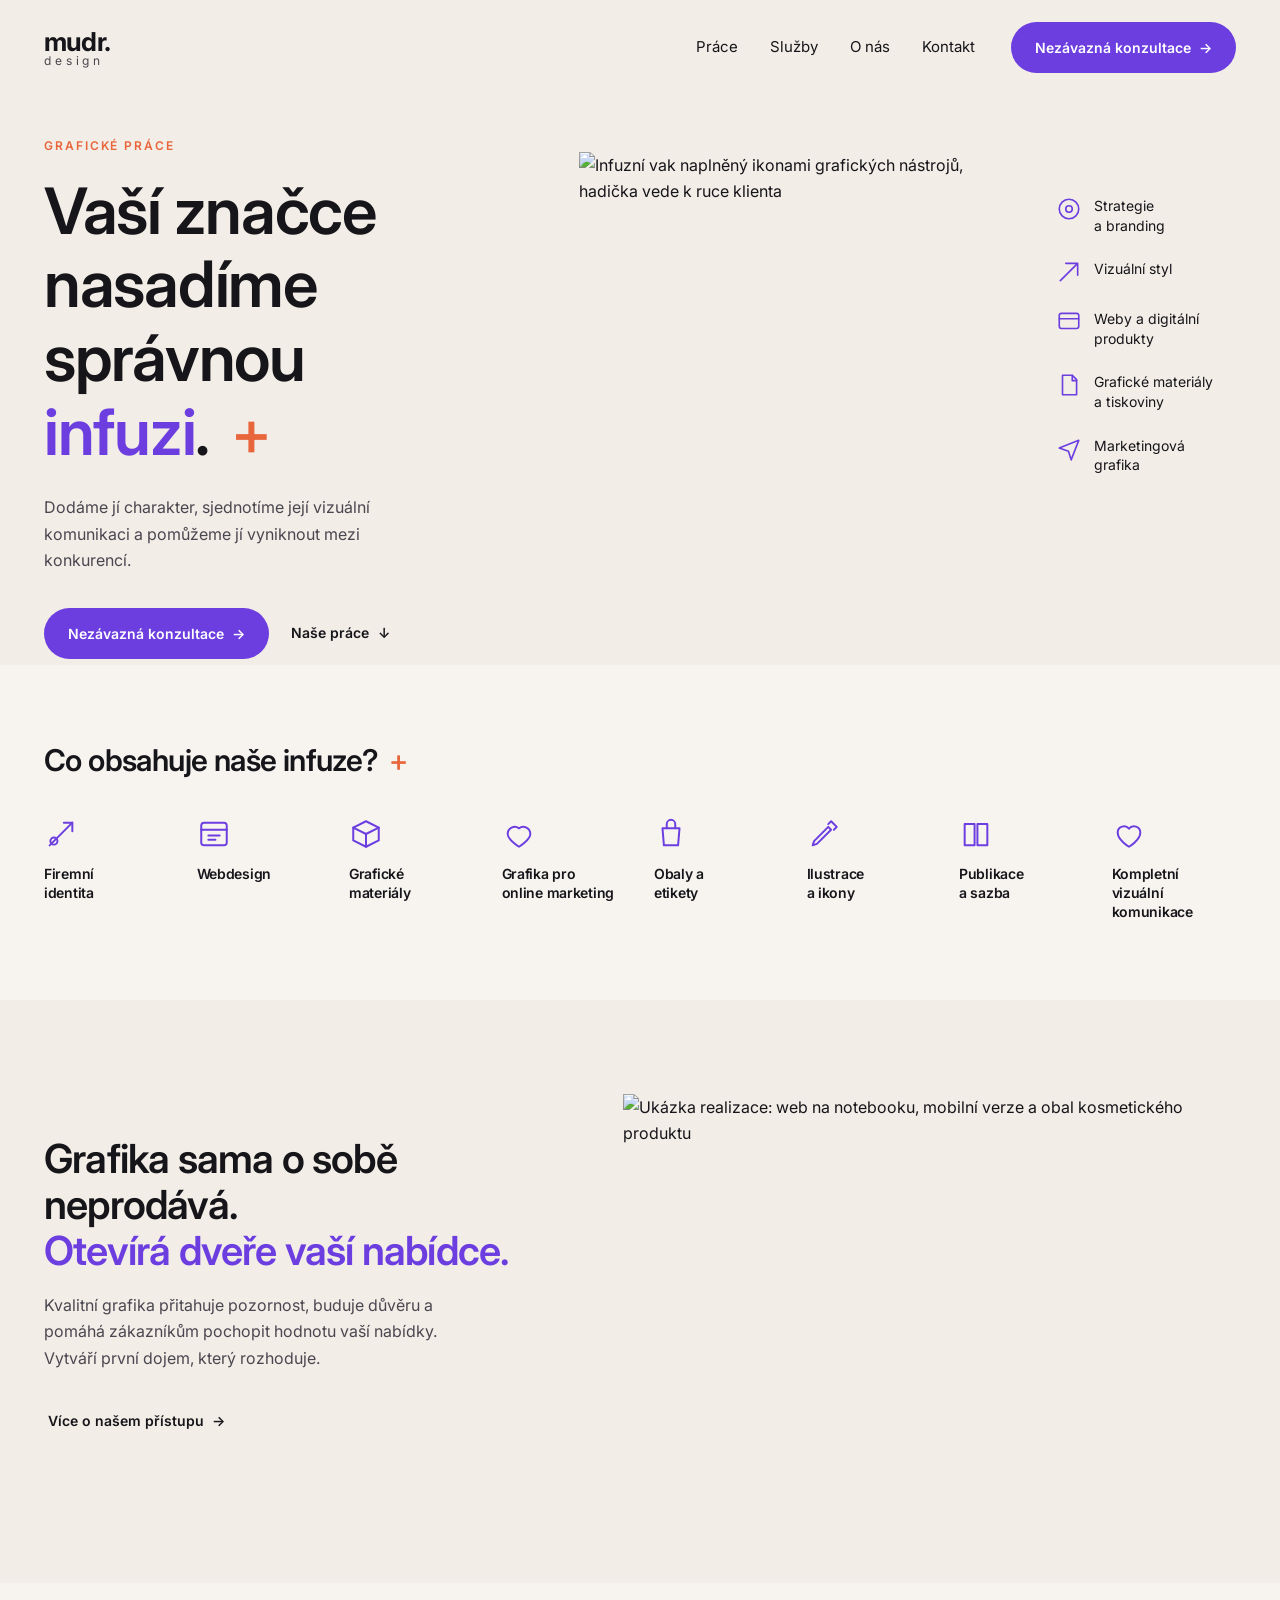
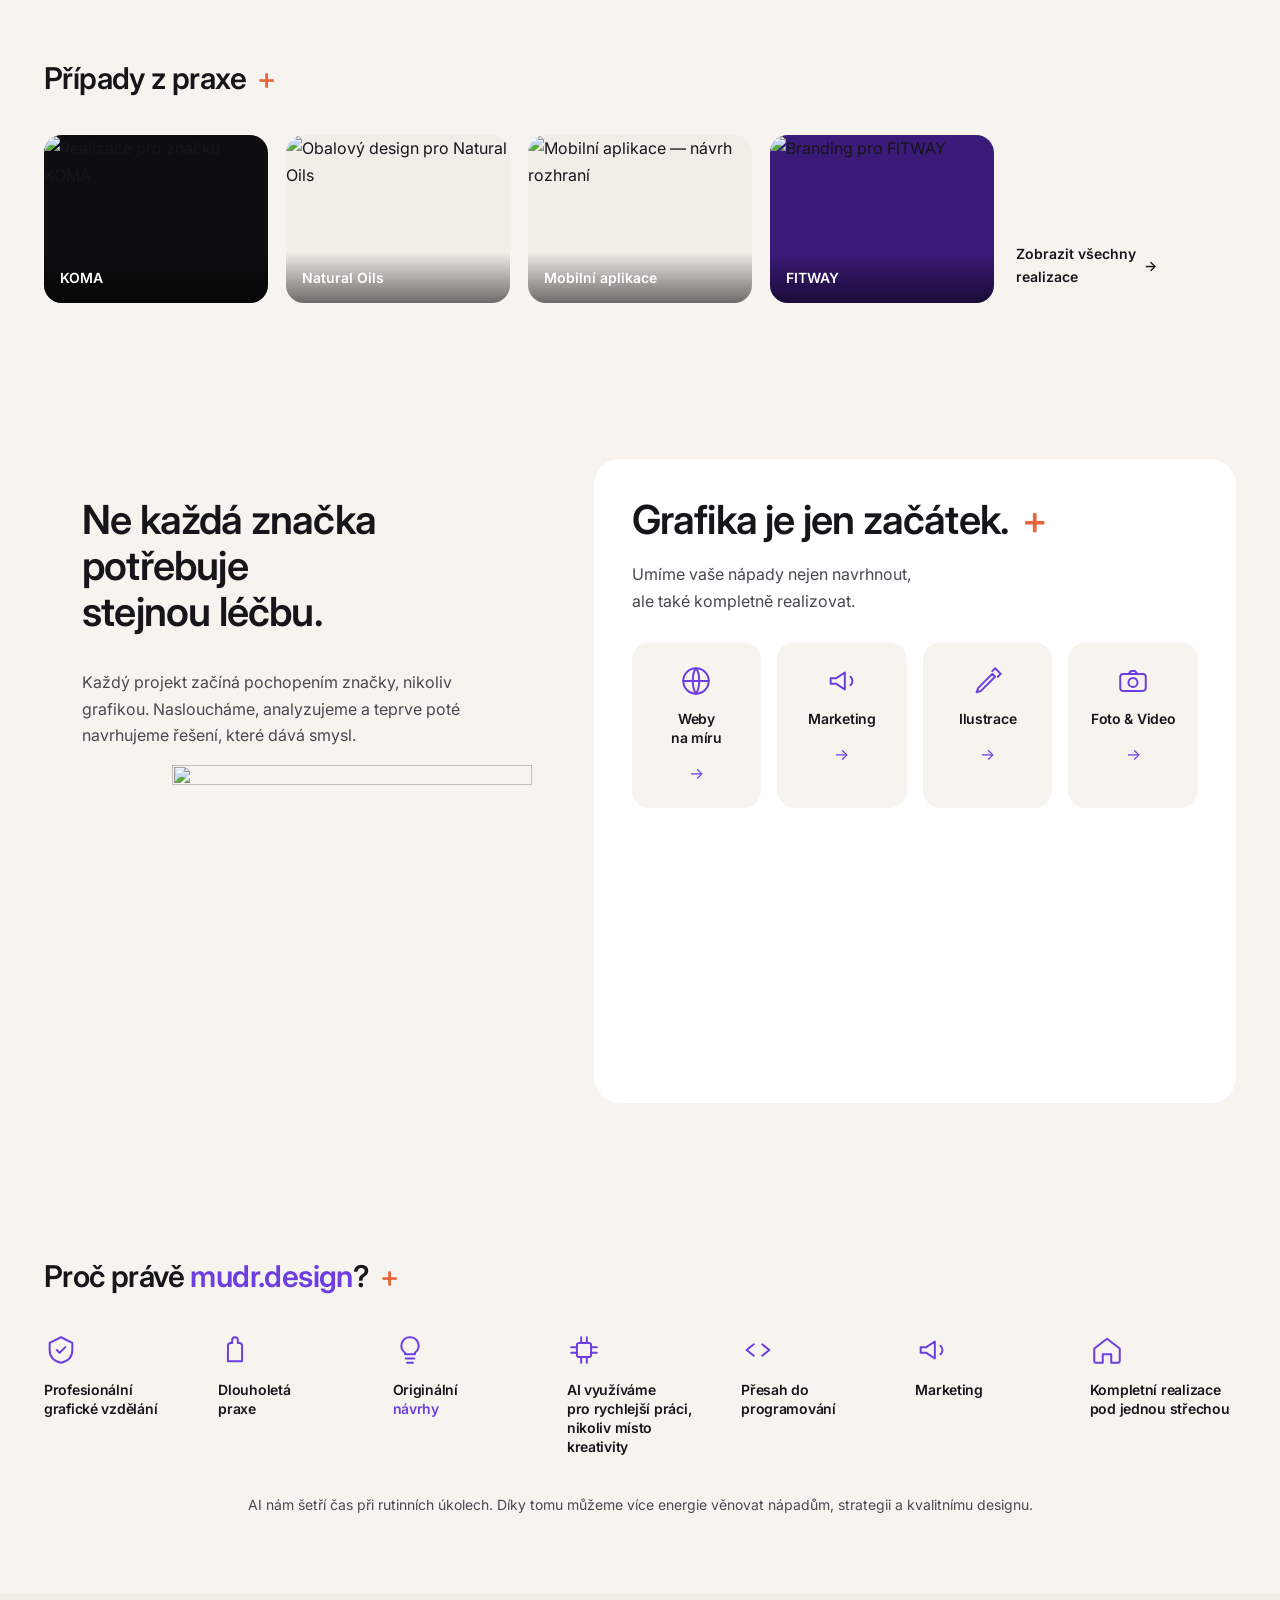
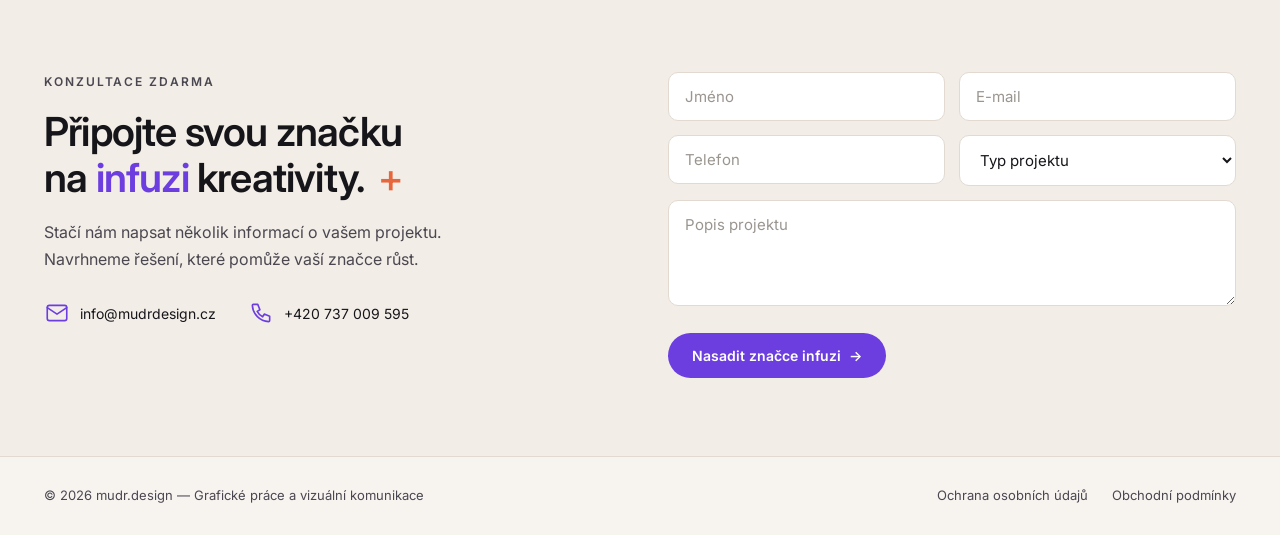
==== nahled.html @ 21e593d2 "Přidán nahled.html — jednosouborová verze pro otevření offline Co-Authored-By: Claude Opus 5 (1M con" ====
<!DOCTYPE html>
<html lang="cs">
<head>
<meta charset="utf-8">
<meta name="viewport" content="width=device-width, initial-scale=1">
<title>NÁHLED — mudr.design — Vaší značce nasadíme správnou infuzi</title>
<meta name="description" content="Grafické práce, branding, weby a marketingová grafika. Dodáme vaší značce charakter, sjednotíme vizuální komunikaci a pomůžeme jí vyniknout mezi konkurencí.">
<link rel="preconnect" href="https://fonts.googleapis.com">
<link rel="preconnect" href="https://fonts.gstatic.com" crossorigin>
<link href="https://fonts.googleapis.com/css2?family=Inter:wght@400;500;600;700&display=swap" rel="stylesheet">
<style>
/* =========================================================
   mudr.design — landing page
   ========================================================= */

:root{
  /* barvy */
  --c-bg:          #F2EDE7;
  --c-bg-light:    #F7F4F0;
  --c-bg-white:    #FFFFFF;
  --c-ink:         #16151A;
  --c-ink-soft:    #4A4750;
  --c-purple:      #6C3EE0;
  --c-purple-dark: #3B1B7A;
  --c-accent:      #E8663C;
  --c-line:        #E2DAD1;

  /* typografie */
  --font: "Inter", system-ui, -apple-system, "Segoe UI", Roboto, sans-serif;

  /* rozměry */
  --container: 1240px;
  --radius:    18px;
  --radius-lg: 26px;
}

*,*::before,*::after{ box-sizing:border-box; }

html{ scroll-behavior:smooth; }

body{
  margin:0;
  font-family:var(--font);
  font-size:16px;
  line-height:1.65;
  color:var(--c-ink);
  background:var(--c-bg);
  -webkit-font-smoothing:antialiased;
}

img{ max-width:100%; height:auto; display:block; }
a{ color:inherit; }

.container{
  width:100%;
  max-width:var(--container);
  margin-inline:auto;
  padding-inline:24px;
}

.sr-only{
  position:absolute; width:1px; height:1px;
  padding:0; margin:-1px; overflow:hidden;
  clip:rect(0 0 0 0); white-space:nowrap; border:0;
}

/* ---------- typografie ---------- */

h1,h2,h3{ margin:0; font-weight:600; letter-spacing:-.02em; line-height:1.15; }

.h2{
  font-size:clamp(28px,3.4vw,40px);
  margin:0 0 18px;
}

.section__title{
  font-size:clamp(24px,2.6vw,30px);
  margin:0 0 40px;
}

.eyebrow{
  margin:0 0 18px;
  font-size:12px;
  font-weight:600;
  letter-spacing:.16em;
  text-transform:uppercase;
  color:var(--c-accent);
}

.accent{ color:var(--c-purple); }

.plus{
  color:var(--c-accent);
  font-weight:500;
  margin-left:.35em;
}

.arrow{ display:inline-block; }

.note{
  margin:36px 0 0;
  text-align:center;
  font-size:14px;
  color:var(--c-ink-soft);
}

/* ---------- tlačítka ---------- */

.btn{
  display:inline-flex;
  align-items:center;
  gap:.6em;
  font-size:14px;
  font-weight:600;
  text-decoration:none;
  border:0;
  cursor:pointer;
  font-family:inherit;
}

.btn--primary{
  background:var(--c-purple);
  color:#fff;
  padding:14px 24px;
  border-radius:999px;
  transition:background .2s ease, transform .2s ease;
}
.btn--primary:hover{ background:#5A2FC9; transform:translateY(-1px); }

.btn--link{
  color:var(--c-ink);
  padding:14px 4px;
  border-bottom:1px solid transparent;
  transition:border-color .2s ease;
}
.btn--link:hover{ border-bottom-color:var(--c-ink); }

/* ---------- ikony ---------- */

.ico{
  display:inline-flex;
  align-items:center;
  justify-content:center;
  width:26px; height:26px;
  color:var(--c-purple);
  flex:0 0 auto;
}
.ico svg{ width:100%; height:100%; stroke-linecap:round; stroke-linejoin:round; }
.ico--lg{ width:34px; height:34px; }

/* =========================================================
   HLAVIČKA
   ========================================================= */

.site-header{
  position:sticky; top:0; z-index:50;
  background:var(--c-bg);
  border-bottom:1px solid transparent;
}

.header__inner{
  display:flex;
  align-items:center;
  justify-content:space-between;
  gap:24px;
  padding-block:22px;
}

.logo{ text-decoration:none; line-height:1; }
.logo__main{
  display:block;
  font-size:26px; font-weight:700; letter-spacing:-.03em;
}
.logo__sub{
  display:block;
  font-size:12px; letter-spacing:.32em; text-transform:lowercase;
  color:var(--c-ink-soft);
}

.nav{ display:flex; align-items:center; gap:36px; }

.nav__list{
  display:flex; gap:32px;
  margin:0; padding:0; list-style:none;
  font-size:15px;
}
.nav__list a{
  text-decoration:none;
  padding-bottom:2px;
  border-bottom:1px solid transparent;
  transition:border-color .2s ease;
}
.nav__list a:hover{ border-bottom-color:var(--c-ink); }

.nav-toggle{
  display:none;
  flex-direction:column; gap:5px;
  background:none; border:0; cursor:pointer; padding:8px;
}
.nav-toggle span{ width:22px; height:2px; background:var(--c-ink); }

/* =========================================================
   HERO
   ========================================================= */

.hero{ padding-block:40px 0; overflow:hidden; }

.hero__inner{
  display:grid;
  grid-template-columns:minmax(0,1fr) minmax(0,1.05fr) auto;
  gap:40px;
  align-items:start;
}

.hero__title{
  font-size:clamp(38px,5.2vw,64px);
  margin:0 0 26px;
}

.hero__lead{
  max-width:34ch;
  margin:0 0 34px;
  color:var(--c-ink-soft);
}

.hero__actions{ display:flex; align-items:center; gap:18px; flex-wrap:wrap; }

.hero__media img{ width:100%; }

.hero__services{
  list-style:none; margin:60px 0 0; padding:0;
  display:flex; flex-direction:column; gap:24px;
  font-size:14px; line-height:1.4;
  min-width:180px;
}
.hero__services li{ display:flex; align-items:flex-start; gap:12px; }

/* =========================================================
   SEKCE
   ========================================================= */

.section{ padding-block:78px; }
.section--light{ background:var(--c-bg-light); }
.section--split{ background:var(--c-bg); }
.section--duo{ background:var(--c-bg-light); }
.section--contact{ background:var(--c-bg); }

/* ---------- co obsahuje infuze / proč mudr.design ---------- */

.capabilities{
  list-style:none; margin:0; padding:0;
  display:grid;
  grid-template-columns:repeat(8,minmax(0,1fr));
  gap:28px;
}
.capabilities--7{ grid-template-columns:repeat(7,minmax(0,1fr)); }

.capabilities li{ display:flex; flex-direction:column; gap:14px; }
.capabilities h3{
  font-size:14px; font-weight:600; line-height:1.35;
}

/* ---------- split ---------- */

.split{
  display:grid;
  grid-template-columns:minmax(0,.85fr) minmax(0,1.15fr);
  gap:56px;
  align-items:center;
}
.split__text p{ max-width:42ch; color:var(--c-ink-soft); margin:0 0 24px; }

/* ---------- případy z praxe ---------- */

.cases{
  display:grid;
  grid-template-columns:repeat(5,minmax(0,1fr));
  gap:18px;
  align-items:stretch;
}

.case{
  position:relative;
  display:block;
  border-radius:var(--radius);
  overflow:hidden;
  aspect-ratio:4/3;
  background:var(--c-bg);
  text-decoration:none;
}
.case img{ width:100%; height:100%; object-fit:cover; }

.case__label{
  position:absolute; inset:auto 0 0 0;
  padding:14px 16px;
  font-size:14px; font-weight:600;
  color:#fff;
  background:linear-gradient(180deg,transparent,rgba(0,0,0,.55));
}
.case--dark{ background:#0E0E10; }
.case--purple{ background:var(--c-purple-dark); }

.cases__more{ display:flex; align-items:flex-end; }

/* ---------- duo (léčba + grafika je začátek) ---------- */

.duo{
  display:grid;
  grid-template-columns:minmax(0,.9fr) minmax(0,1.1fr);
  gap:24px;
  align-items:stretch;
}

.card{ padding:38px; border-radius:var(--radius-lg); }
.card p{ color:var(--c-ink-soft); max-width:40ch; }

.card--plain{
  background:transparent;
  display:flex; flex-direction:column;
}
.card__media{ margin:auto 0 0; align-self:flex-end; }

.card--box{ background:var(--c-bg-white); }

.tiles{
  list-style:none; margin:28px 0 0; padding:0;
  display:grid; grid-template-columns:repeat(4,minmax(0,1fr)); gap:16px;
}
.tiles li{
  background:var(--c-bg-light);
  border-radius:var(--radius);
  padding:22px 18px;
  display:flex; flex-direction:column; align-items:center; gap:12px;
  text-align:center;
}
.tiles h3{ font-size:14px; font-weight:600; line-height:1.35; }
.tiles .arrow{ color:var(--c-purple); }

/* =========================================================
   KONTAKT
   ========================================================= */

.contact{
  display:grid;
  grid-template-columns:minmax(0,1fr) minmax(0,1fr);
  gap:56px;
  align-items:start;
}
.contact__text p{ color:var(--c-ink-soft); max-width:42ch; }

.contact__links{
  list-style:none; margin:28px 0 0; padding:0;
  display:flex; gap:32px; flex-wrap:wrap;
  font-size:14px;
}
.contact__links li{ display:flex; align-items:center; gap:10px; }
.contact__links a{ text-decoration:none; }
.contact__links a:hover{ text-decoration:underline; }

.contact__form{ display:flex; flex-direction:column; gap:14px; }

.field-row{ display:grid; grid-template-columns:1fr 1fr; gap:14px; }

.field{ display:block; }
.field input,
.field select,
.field textarea{
  width:100%;
  font-family:inherit; font-size:15px; color:var(--c-ink);
  background:var(--c-bg-white);
  border:1px solid var(--c-line);
  border-radius:10px;
  padding:14px 16px;
  transition:border-color .2s ease;
}
.field textarea{ resize:vertical; }
.field input:focus,
.field select:focus,
.field textarea:focus{
  outline:none;
  border-color:var(--c-purple);
}
.field ::placeholder{ color:#9A958F; }

.contact__form .btn{ align-self:flex-start; margin-top:6px; }

/* =========================================================
   PATIČKA
   ========================================================= */

.site-footer{
  background:var(--c-bg-light);
  border-top:1px solid var(--c-line);
  padding-block:28px;
  font-size:13px;
  color:var(--c-ink-soft);
}
.footer__inner{
  display:flex; justify-content:space-between; gap:20px; flex-wrap:wrap;
}
.footer__inner p{ margin:0; }
.footer__links{
  list-style:none; margin:0; padding:0;
  display:flex; gap:24px;
}
.footer__links a{ text-decoration:none; }
.footer__links a:hover{ text-decoration:underline; }

/* =========================================================
   RESPONZIVITA
   ========================================================= */

@media (max-width:1100px){
  .hero__inner{ grid-template-columns:minmax(0,1fr) minmax(0,1fr); }
  .hero__services{
    grid-column:1 / -1;
    flex-direction:row; flex-wrap:wrap; gap:20px 36px;
    margin-top:20px;
  }
  .capabilities{ grid-template-columns:repeat(4,minmax(0,1fr)); }
  .capabilities--7{ grid-template-columns:repeat(4,minmax(0,1fr)); }
  .cases{ grid-template-columns:repeat(3,minmax(0,1fr)); }
  .cases__more{ align-items:center; }
}

@media (max-width:860px){
  .nav{
    position:absolute; inset:100% 0 auto 0;
    flex-direction:column; align-items:flex-start; gap:18px;
    background:var(--c-bg);
    padding:24px;
    border-bottom:1px solid var(--c-line);
    display:none;
  }
  .nav.is-open{ display:flex; }
  .nav__list{ flex-direction:column; gap:14px; }
  .nav-toggle{ display:flex; }

  .hero__inner{ grid-template-columns:1fr; }
  .split,
  .duo,
  .contact{ grid-template-columns:1fr; gap:36px; }
  .section{ padding-block:56px; }
}

@media (max-width:620px){
  .capabilities,
  .capabilities--7{ grid-template-columns:repeat(2,minmax(0,1fr)); }
  .cases{ grid-template-columns:repeat(2,minmax(0,1fr)); }
  .tiles{ grid-template-columns:repeat(2,minmax(0,1fr)); }
  .field-row{ grid-template-columns:1fr; }
  .card{ padding:26px; }
}

</style>
</head>
<body>

<!-- ============ HLAVIČKA ============ -->
<header class="site-header">
  <div class="container header__inner">
    <a class="logo" href="/">
      <span class="logo__main">mudr.</span>
      <span class="logo__sub">design</span>
    </a>

    <button class="nav-toggle" aria-expanded="false" aria-controls="main-nav" aria-label="Otevřít menu">
      <span></span><span></span><span></span>
    </button>

    <nav class="nav" id="main-nav">
      <ul class="nav__list">
        <li><a href="#prace">Práce</a></li>
        <li><a href="#sluzby">Služby</a></li>
        <li><a href="#o-nas">O nás</a></li>
        <li><a href="#kontakt">Kontakt</a></li>
      </ul>
      <a class="btn btn--primary nav__cta" href="#kontakt">Nezávazná konzultace <span class="arrow">→</span></a>
    </nav>
  </div>
</header>

<main>

  <!-- ============ HERO ============ -->
  <section class="hero">
    <div class="container hero__inner">

      <div class="hero__text">
        <p class="eyebrow">Grafické práce</p>
        <h1 class="hero__title">
          Vaší značce<br>
          nasadíme správnou<br>
          <span class="accent">infuzi</span>.<span class="plus">+</span>
        </h1>
        <p class="hero__lead">
          Dodáme jí charakter, sjednotíme její vizuální komunikaci
          a pomůžeme jí vyniknout mezi konkurencí.
        </p>
        <div class="hero__actions">
          <a class="btn btn--primary" href="#kontakt">Nezávazná konzultace <span class="arrow">→</span></a>
          <a class="btn btn--link" href="#prace">Naše práce <span class="arrow">↓</span></a>
        </div>
      </div>

      <figure class="hero__media">
        <!-- TODO: nahradit finální fotografií (infuzní vak + ruka) -->
        <img src="assets/hero-infuze.png" alt="Infuzní vak naplněný ikonami grafických nástrojů, hadička vede k ruce klienta" width="720" height="900">
      </figure>

      <ul class="hero__services">
        <li>
          <span class="ico" aria-hidden="true">
            <svg viewBox="0 0 24 24" fill="none" stroke="currentColor" stroke-width="1.5"><circle cx="12" cy="12" r="9"/><circle cx="12" cy="12" r="3"/></svg>
          </span>
          <span>Strategie<br>a branding</span>
        </li>
        <li>
          <span class="ico" aria-hidden="true">
            <svg viewBox="0 0 24 24" fill="none" stroke="currentColor" stroke-width="1.5"><path d="M4 20 20 4M9 4h11v11"/></svg>
          </span>
          <span>Vizuální styl</span>
        </li>
        <li>
          <span class="ico" aria-hidden="true">
            <svg viewBox="0 0 24 24" fill="none" stroke="currentColor" stroke-width="1.5"><rect x="3" y="4" width="18" height="14" rx="2"/><path d="M3 9h18"/></svg>
          </span>
          <span>Weby a digitální<br>produkty</span>
        </li>
        <li>
          <span class="ico" aria-hidden="true">
            <svg viewBox="0 0 24 24" fill="none" stroke="currentColor" stroke-width="1.5"><path d="M6 3h9l4 4v14H6z"/><path d="M15 3v5h4"/></svg>
          </span>
          <span>Grafické materiály<br>a tiskoviny</span>
        </li>
        <li>
          <span class="ico" aria-hidden="true">
            <svg viewBox="0 0 24 24" fill="none" stroke="currentColor" stroke-width="1.5"><path d="M3 11l18-7-7 18-2.5-8z"/></svg>
          </span>
          <span>Marketingová<br>grafika</span>
        </li>
      </ul>

    </div>
  </section>

  <!-- ============ CO OBSAHUJE INFUZE ============ -->
  <section class="section section--light" id="sluzby">
    <div class="container">
      <h2 class="section__title">Co obsahuje naše infuze?<span class="plus">+</span></h2>

      <ul class="capabilities">
        <li>
          <span class="ico ico--lg" aria-hidden="true">
            <svg viewBox="0 0 24 24" fill="none" stroke="currentColor" stroke-width="1.4"><path d="M4 20 20 4"/><path d="M14 4h6v6"/><circle cx="7" cy="17" r="2.5"/></svg>
          </span>
          <h3>Firemní<br>identita</h3>
        </li>
        <li>
          <span class="ico ico--lg" aria-hidden="true">
            <svg viewBox="0 0 24 24" fill="none" stroke="currentColor" stroke-width="1.4"><rect x="3" y="4" width="18" height="16" rx="2"/><path d="M3 9h18M8 13h8M8 16h5"/></svg>
          </span>
          <h3>Webdesign</h3>
        </li>
        <li>
          <span class="ico ico--lg" aria-hidden="true">
            <svg viewBox="0 0 24 24" fill="none" stroke="currentColor" stroke-width="1.4"><path d="M12 3 3 7.5v9L12 21l9-4.5v-9z"/><path d="M3 7.5 12 12l9-4.5M12 12v9"/></svg>
          </span>
          <h3>Grafické<br>materiály</h3>
        </li>
        <li>
          <span class="ico ico--lg" aria-hidden="true">
            <svg viewBox="0 0 24 24" fill="none" stroke="currentColor" stroke-width="1.4"><path d="M20 12c0 4-8 9-8 9s-8-5-8-9a5 5 0 0 1 8-4 5 5 0 0 1 8 4z"/></svg>
          </span>
          <h3>Grafika pro<br>online marketing</h3>
        </li>
        <li>
          <span class="ico ico--lg" aria-hidden="true">
            <svg viewBox="0 0 24 24" fill="none" stroke="currentColor" stroke-width="1.4"><path d="M6 8h12l-1 12H7z"/><path d="M9 8V5a3 3 0 0 1 6 0v3"/></svg>
          </span>
          <h3>Obaly a<br>etikety</h3>
        </li>
        <li>
          <span class="ico ico--lg" aria-hidden="true">
            <svg viewBox="0 0 24 24" fill="none" stroke="currentColor" stroke-width="1.4"><path d="M4 20l3-1 10-10-2-2L5 17z"/><path d="M15 5l2-2 4 4-2 2"/></svg>
          </span>
          <h3>Ilustrace<br>a ikony</h3>
        </li>
        <li>
          <span class="ico ico--lg" aria-hidden="true">
            <svg viewBox="0 0 24 24" fill="none" stroke="currentColor" stroke-width="1.4"><path d="M4 5h7v15H4zM13 5h7v15h-7z"/></svg>
          </span>
          <h3>Publikace<br>a sazba</h3>
        </li>
        <li>
          <span class="ico ico--lg" aria-hidden="true">
            <svg viewBox="0 0 24 24" fill="none" stroke="currentColor" stroke-width="1.4"><path d="M12 21s-8-4.6-8-10a4.5 4.5 0 0 1 8-2.8A4.5 4.5 0 0 1 20 11c0 5.4-8 10-8 10z"/></svg>
          </span>
          <h3>Kompletní<br>vizuální komunikace</h3>
        </li>
      </ul>
    </div>
  </section>

  <!-- ============ GRAFIKA NEPRODÁVÁ ============ -->
  <section class="section section--split" id="o-nas">
    <div class="container split">
      <div class="split__text">
        <h2 class="h2">
          Grafika sama o sobě<br>neprodává.<br>
          <span class="accent">Otevírá dveře vaší nabídce.</span>
        </h2>
        <p>
          Kvalitní grafika přitahuje pozornost, buduje důvěru
          a pomáhá zákazníkům pochopit hodnotu vaší nabídky.
          Vytváří první dojem, který rozhoduje.
        </p>
        <a class="btn btn--link" href="#kontakt">Více o našem přístupu <span class="arrow">→</span></a>
      </div>

      <figure class="split__media">
        <!-- TODO: nahradit mockupem (notebook, mobil, obal produktu) -->
        <img src="assets/ukazka-mockup.png" alt="Ukázka realizace: web na notebooku, mobilní verze a obal kosmetického produktu" width="900" height="620">
      </figure>
    </div>
  </section>

  <!-- ============ PŘÍPADY Z PRAXE ============ -->
  <section class="section section--light" id="prace">
    <div class="container">
      <h2 class="section__title">Případy z praxe<span class="plus">+</span></h2>

      <div class="cases">
        <a class="case case--dark" href="#">
          <img src="assets/case-koma.jpg" alt="Realizace pro značku KOMA" width="600" height="450">
          <span class="case__label">KOMA</span>
        </a>
        <a class="case" href="#">
          <img src="assets/case-natural-oils.jpg" alt="Obalový design pro Natural Oils" width="600" height="450">
          <span class="case__label">Natural Oils</span>
        </a>
        <a class="case" href="#">
          <img src="assets/case-app.jpg" alt="Mobilní aplikace — návrh rozhraní" width="600" height="450">
          <span class="case__label">Mobilní aplikace</span>
        </a>
        <a class="case case--purple" href="#">
          <img src="assets/case-fitway.jpg" alt="Branding pro FITWAY" width="600" height="450">
          <span class="case__label">FITWAY</span>
        </a>

        <div class="cases__more">
          <a class="btn btn--link" href="#">Zobrazit všechny<br>realizace <span class="arrow">→</span></a>
        </div>
      </div>
    </div>
  </section>

  <!-- ============ LÉČBA + GRAFIKA JE ZAČÁTEK ============ -->
  <section class="section section--duo">
    <div class="container duo">

      <div class="card card--plain">
        <h2 class="h2">Ne každá značka potřebuje<br>stejnou léčbu.</h2>
        <p>
          Každý projekt začíná pochopením značky,
          nikoliv grafikou. Nasloucháme, analyzujeme
          a teprve poté navrhujeme řešení, které
          dává smysl.
        </p>
        <figure class="card__media">
          <!-- TODO: nahradit 3D objektem (bílý kříž) -->
          <img src="assets/objekt-kriz.png" alt="" width="360" height="300">
        </figure>
      </div>

      <div class="card card--box">
        <h2 class="h2">Grafika je jen začátek.<span class="plus">+</span></h2>
        <p>
          Umíme vaše nápady nejen navrhnout,<br>
          ale také kompletně realizovat.
        </p>

        <ul class="tiles">
          <li>
            <span class="ico ico--lg" aria-hidden="true">
              <svg viewBox="0 0 24 24" fill="none" stroke="currentColor" stroke-width="1.4"><circle cx="12" cy="12" r="9"/><path d="M3 12h18M12 3c3 3.5 3 14 0 18-3-4-3-14.5 0-18z"/></svg>
            </span>
            <h3>Weby<br>na míru</h3>
            <span class="arrow">→</span>
          </li>
          <li>
            <span class="ico ico--lg" aria-hidden="true">
              <svg viewBox="0 0 24 24" fill="none" stroke="currentColor" stroke-width="1.4"><path d="M4 10v4h4l6 4V6l-6 4z"/><path d="M18 9a4 4 0 0 1 0 6"/></svg>
            </span>
            <h3>Marketing</h3>
            <span class="arrow">→</span>
          </li>
          <li>
            <span class="ico ico--lg" aria-hidden="true">
              <svg viewBox="0 0 24 24" fill="none" stroke="currentColor" stroke-width="1.4"><path d="M4 20l3-1 10-10-2-2L5 17z"/><path d="M15 5l2-2 4 4-2 2"/></svg>
            </span>
            <h3>Ilustrace</h3>
            <span class="arrow">→</span>
          </li>
          <li>
            <span class="ico ico--lg" aria-hidden="true">
              <svg viewBox="0 0 24 24" fill="none" stroke="currentColor" stroke-width="1.4"><rect x="3" y="7" width="18" height="12" rx="2"/><circle cx="12" cy="13" r="3.2"/><path d="M9 7l1.5-2h3L15 7"/></svg>
            </span>
            <h3>Foto &amp; Video</h3>
            <span class="arrow">→</span>
          </li>
        </ul>
      </div>

    </div>
  </section>

  <!-- ============ PROČ MUDR.DESIGN ============ -->
  <section class="section section--light">
    <div class="container">
      <h2 class="section__title">Proč právě <span class="accent">mudr.design</span>?<span class="plus">+</span></h2>

      <ul class="capabilities capabilities--7">
        <li>
          <span class="ico ico--lg" aria-hidden="true">
            <svg viewBox="0 0 24 24" fill="none" stroke="currentColor" stroke-width="1.4"><path d="M12 3l8 4v5c0 5-3.5 8-8 9-4.5-1-8-4-8-9V7z"/><path d="M9 12l2 2 4-4"/></svg>
          </span>
          <h3>Profesionální<br>grafické vzdělání</h3>
        </li>
        <li>
          <span class="ico ico--lg" aria-hidden="true">
            <svg viewBox="0 0 24 24" fill="none" stroke="currentColor" stroke-width="1.4"><path d="M7 20V9a2 2 0 0 1 2-2h1V5a2 2 0 1 1 4 0v2h1a2 2 0 0 1 2 2v11z"/></svg>
          </span>
          <h3>Dlouholetá<br>praxe</h3>
        </li>
        <li>
          <span class="ico ico--lg" aria-hidden="true">
            <svg viewBox="0 0 24 24" fill="none" stroke="currentColor" stroke-width="1.4"><path d="M9 18h6M10 21h4"/><path d="M12 3a6 6 0 0 0-3.5 10.9V15h7v-1.1A6 6 0 0 0 12 3z"/></svg>
          </span>
          <h3>Originální<br><span class="accent">návrhy</span></h3>
        </li>
        <li>
          <span class="ico ico--lg" aria-hidden="true">
            <svg viewBox="0 0 24 24" fill="none" stroke="currentColor" stroke-width="1.4"><rect x="7" y="7" width="10" height="10" rx="1.5"/><path d="M10 3v4M14 3v4M10 17v4M14 17v4M3 10h4M3 14h4M17 10h4M17 14h4"/></svg>
          </span>
          <h3>AI využíváme<br>pro rychlejší práci,<br>nikoliv místo kreativity</h3>
        </li>
        <li>
          <span class="ico ico--lg" aria-hidden="true">
            <svg viewBox="0 0 24 24" fill="none" stroke="currentColor" stroke-width="1.4"><path d="M9 8l-5 4 5 4M15 8l5 4-5 4"/></svg>
          </span>
          <h3>Přesah do<br>programování</h3>
        </li>
        <li>
          <span class="ico ico--lg" aria-hidden="true">
            <svg viewBox="0 0 24 24" fill="none" stroke="currentColor" stroke-width="1.4"><path d="M4 10v4h4l6 4V6l-6 4z"/><path d="M18 9a4 4 0 0 1 0 6"/></svg>
          </span>
          <h3>Marketing</h3>
        </li>
        <li>
          <span class="ico ico--lg" aria-hidden="true">
            <svg viewBox="0 0 24 24" fill="none" stroke="currentColor" stroke-width="1.4"><path d="M3 11l9-7 9 7v9a1 1 0 0 1-1 1h-5v-6H9v6H4a1 1 0 0 1-1-1z"/></svg>
          </span>
          <h3>Kompletní realizace<br>pod jednou střechou</h3>
        </li>
      </ul>

      <p class="note">
        AI nám šetří čas při rutinních úkolech. Díky tomu můžeme více energie věnovat nápadům, strategii a kvalitnímu designu.
      </p>
    </div>
  </section>

  <!-- ============ KONTAKT ============ -->
  <section class="section section--contact" id="kontakt">
    <div class="container contact">

      <div class="contact__text">
        <p class="eyebrow">Konzultace zdarma</p>
        <h2 class="h2">
          Připojte svou značku<br>
          na <span class="accent">infuzi</span> kreativity.<span class="plus">+</span>
        </h2>
        <p>
          Stačí nám napsat několik informací o vašem projektu.
          Navrhneme řešení, které pomůže vaší značce růst.
        </p>

        <ul class="contact__links">
          <li>
            <span class="ico" aria-hidden="true">
              <svg viewBox="0 0 24 24" fill="none" stroke="currentColor" stroke-width="1.5"><rect x="3" y="5" width="18" height="14" rx="2"/><path d="m3 7 9 6 9-6"/></svg>
            </span>
            <a href="mailto:info@mudrdesign.cz">info@mudrdesign.cz</a>
          </li>
          <li>
            <span class="ico" aria-hidden="true">
              <svg viewBox="0 0 24 24" fill="none" stroke="currentColor" stroke-width="1.5"><path d="M5 4h4l2 5-2.5 1.5a11 11 0 0 0 5 5L15 13l5 2v4a1 1 0 0 1-1 1A16 16 0 0 1 4 5a1 1 0 0 1 1-1z"/></svg>
            </span>
            <a href="tel:+420737009595">+420 737 009 595</a>
          </li>
        </ul>
      </div>

      <form class="contact__form" method="post" action="#">
        <div class="field-row">
          <label class="field">
            <span class="sr-only">Jméno</span>
            <input type="text" name="jmeno" placeholder="Jméno" required>
          </label>
          <label class="field">
            <span class="sr-only">E-mail</span>
            <input type="email" name="email" placeholder="E-mail" required>
          </label>
        </div>

        <div class="field-row">
          <label class="field">
            <span class="sr-only">Telefon</span>
            <input type="tel" name="telefon" placeholder="Telefon">
          </label>
          <label class="field">
            <span class="sr-only">Typ projektu</span>
            <select name="typ-projektu">
              <option value="" selected disabled>Typ projektu</option>
              <option>Firemní identita</option>
              <option>Webdesign</option>
              <option>Obaly a etikety</option>
              <option>Marketingová grafika</option>
              <option>Něco jiného</option>
            </select>
          </label>
        </div>

        <label class="field">
          <span class="sr-only">Popis projektu</span>
          <textarea name="popis" rows="4" placeholder="Popis projektu"></textarea>
        </label>

        <button class="btn btn--primary" type="submit">Nasadit značce infuzi <span class="arrow">→</span></button>
      </form>

    </div>
  </section>

</main>

<!-- ============ PATIČKA ============ -->
<footer class="site-footer">
  <div class="container footer__inner">
    <p>&copy; <span id="year">2026</span> mudr.design — Grafické práce a vizuální komunikace</p>
    <ul class="footer__links">
      <li><a href="#">Ochrana osobních údajů</a></li>
      <li><a href="#">Obchodní podmínky</a></li>
    </ul>
  </div>
</footer>

<script>
/* mudr.design — drobná interaktivita */

(function () {
  // mobilní menu
  var toggle = document.querySelector('.nav-toggle');
  var nav = document.getElementById('main-nav');

  if (toggle && nav) {
    toggle.addEventListener('click', function () {
      var open = nav.classList.toggle('is-open');
      toggle.setAttribute('aria-expanded', String(open));
      toggle.setAttribute('aria-label', open ? 'Zavřít menu' : 'Otevřít menu');
    });

    // po kliknutí na odkaz menu zavřít
    nav.addEventListener('click', function (e) {
      if (e.target.tagName === 'A') {
        nav.classList.remove('is-open');
        toggle.setAttribute('aria-expanded', 'false');
      }
    });
  }

  // rok v patičce
  var year = document.getElementById('year');
  if (year) year.textContent = new Date().getFullYear();
})();

</script>
</body>
</html>
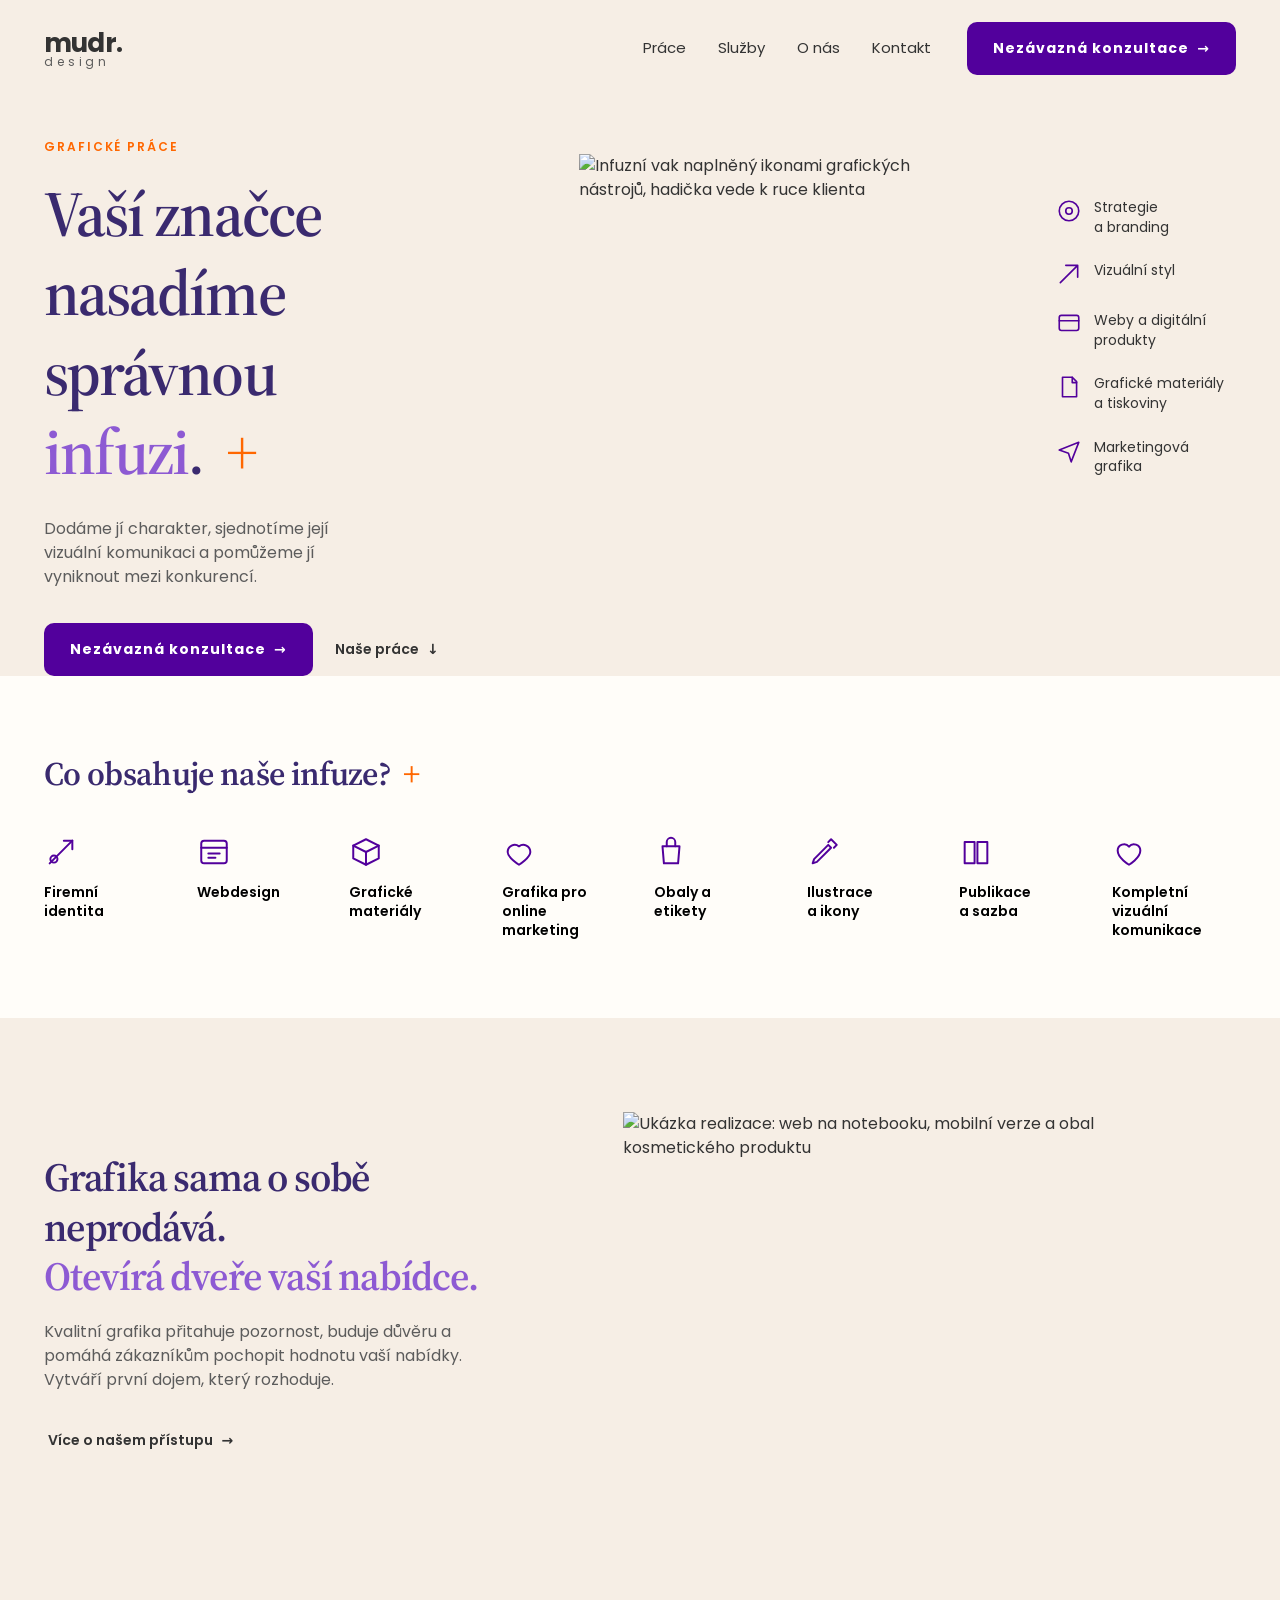
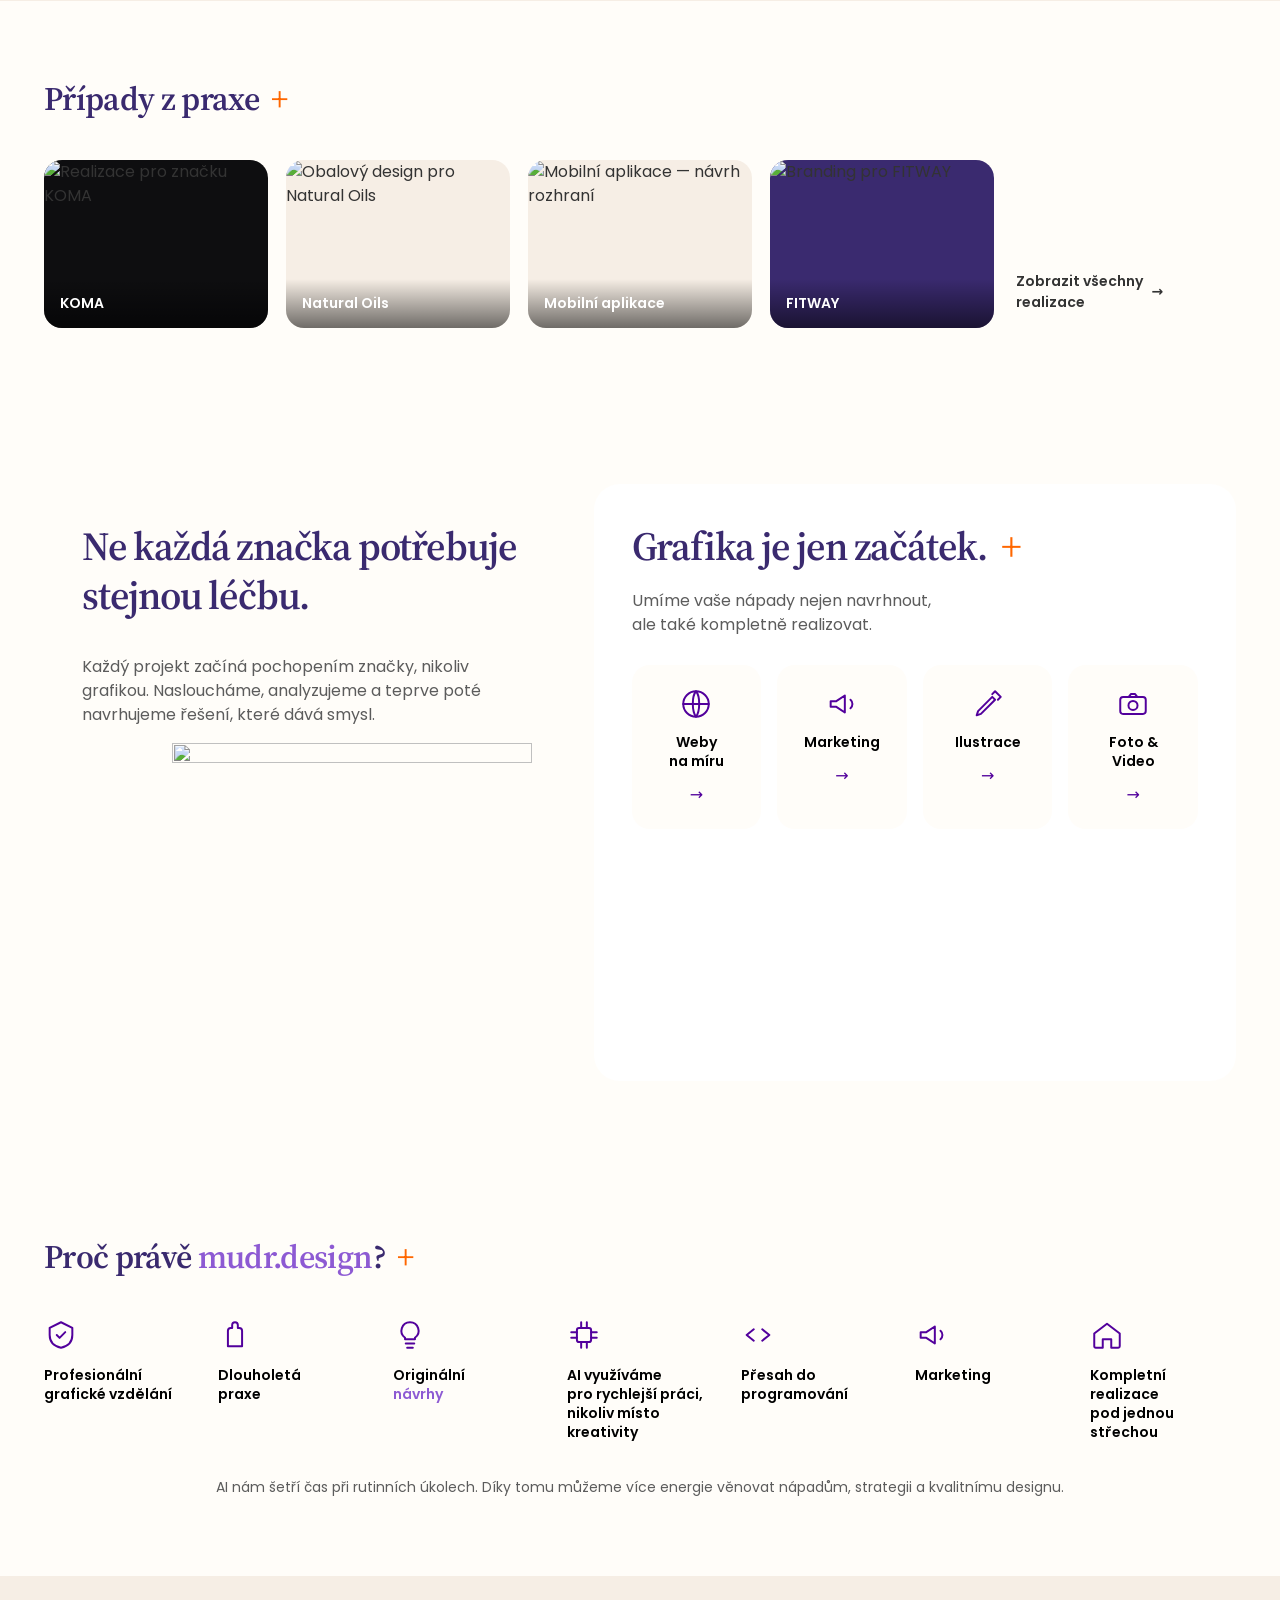
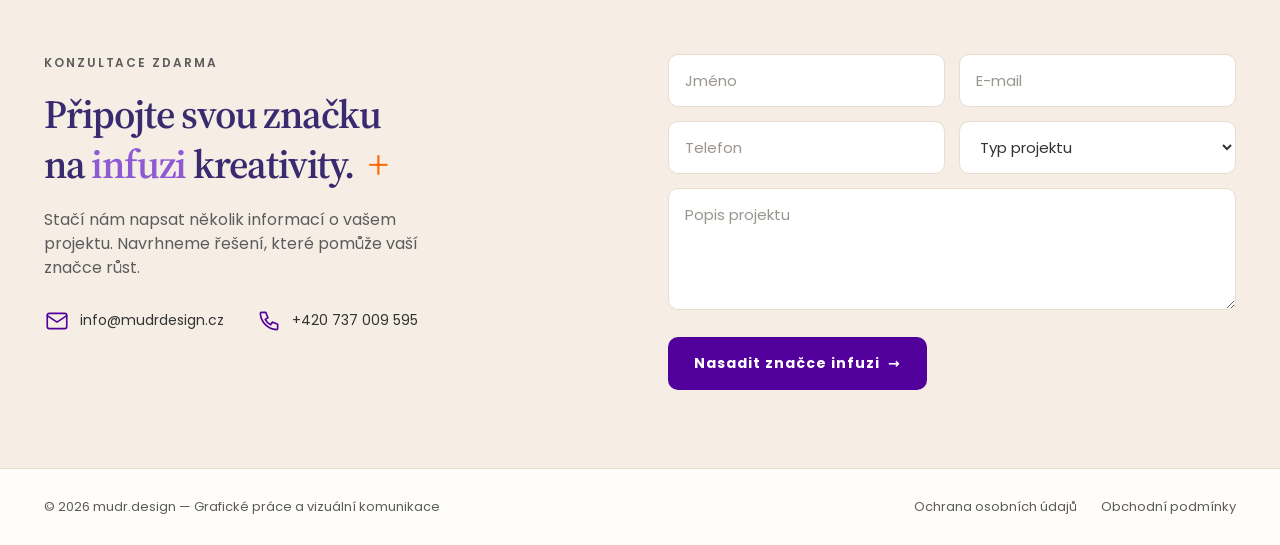
==== commit fd6e716f: "Typografie a barvy převzaty z mudrdesign.cz Nadpisy Source Serif 4 600 (#3A2A6F), text Poppins 16/24" ====
--- a/nahled.html
+++ b/nahled.html
@@ -7,31 +7,43 @@
 <meta name="description" content="Grafické práce, branding, weby a marketingová grafika. Dodáme vaší značce charakter, sjednotíme vizuální komunikaci a pomůžeme jí vyniknout mezi konkurencí.">
 <link rel="preconnect" href="https://fonts.googleapis.com">
 <link rel="preconnect" href="https://fonts.gstatic.com" crossorigin>
-<link href="https://fonts.googleapis.com/css2?family=Inter:wght@400;500;600;700&display=swap" rel="stylesheet">
+<link href="https://fonts.googleapis.com/css2?family=Poppins:wght@400;500;600;700&family=Source+Serif+4:opsz,wght@8..60,400;8..60,600;8..60,700&display=swap" rel="stylesheet">
 <style>
 /* =========================================================
    mudr.design — landing page
    ========================================================= */
 
+/* Hodnoty odečtené z mudrdesign.cz — drží stejný vizuální jazyk. */
+
 :root{
-  /* barvy */
-  --c-bg:          #F2EDE7;
-  --c-bg-light:    #F7F4F0;
+  /* --- barvy --- */
+  --c-bg:          #F6EEE5;  /* hlavní teplé pozadí */
+  --c-bg-light:    #FFFDF9;  /* světlejší pruh sekce */
   --c-bg-white:    #FFFFFF;
-  --c-ink:         #16151A;
-  --c-ink-soft:    #4A4750;
-  --c-purple:      #6C3EE0;
-  --c-purple-dark: #3B1B7A;
-  --c-accent:      #E8663C;
-  --c-line:        #E2DAD1;
-
-  /* typografie */
-  --font: "Inter", system-ui, -apple-system, "Segoe UI", Roboto, sans-serif;
-
-  /* rozměry */
+
+  --c-ink:         #333333;  /* běžný text */
+  --c-ink-soft:    #5C5C5C;
+  --c-head:        #3A2A6F;  /* nadpisy — tmavá fialová */
+
+  --c-purple:      #52009C;  /* tlačítka, hlavní akce */
+  --c-purple-light:#8D5AD3;  /* zvýrazněná slova v textu */
+  --c-purple-dark: #3A2A6F;
+
+  --c-accent:      #FF6700;  /* oranžová — znaky „+", eyebrow */
+  --c-accent-2:    #CC3366;  /* doplňková růžová */
+
+  --c-line:        #E7DCCE;
+
+  /* --- typografie --- */
+  --font-head: "Source Serif 4", Georgia, "Times New Roman", serif;
+  --font-body: "Poppins", system-ui, -apple-system, "Segoe UI", Roboto, sans-serif;
+  --font: var(--font-body);
+
+  /* --- rozměry --- */
   --container: 1240px;
   --radius:    18px;
   --radius-lg: 26px;
+  --radius-btn:10px;
 }
 
 *,*::before,*::after{ box-sizing:border-box; }
@@ -40,9 +52,9 @@
 
 body{
   margin:0;
-  font-family:var(--font);
+  font-family:var(--font-body);
   font-size:16px;
-  line-height:1.65;
+  line-height:1.5;          /* 16/24 jako na mudrdesign.cz */
   color:var(--c-ink);
   background:var(--c-bg);
   -webkit-font-smoothing:antialiased;
@@ -66,7 +78,25 @@
 
 /* ---------- typografie ---------- */
 
-h1,h2,h3{ margin:0; font-weight:600; letter-spacing:-.02em; line-height:1.15; }
+/* Nadpisy — Source Serif 4, 600, záporný prostrk, tmavě fialová.
+   H1 50/62 (-1.5px), H2 33/46 (-0.66px) — poměry z mudrdesign.cz. */
+
+h1,h2{
+  margin:0;
+  font-family:var(--font-head);
+  font-weight:600;
+  letter-spacing:-.03em;
+  line-height:1.24;
+  color:var(--c-head);
+}
+
+h3{
+  margin:0;
+  font-family:var(--font-body);
+  font-weight:600;
+  line-height:1.2;
+  color:#000;
+}
 
 .h2{
   font-size:clamp(28px,3.4vw,40px);
@@ -74,7 +104,9 @@
 }
 
 .section__title{
-  font-size:clamp(24px,2.6vw,30px);
+  font-family:var(--font-head);
+  font-size:clamp(26px,2.8vw,33px);
+  letter-spacing:-.02em;
   margin:0 0 40px;
 }
 
@@ -87,7 +119,7 @@
   color:var(--c-accent);
 }
 
-.accent{ color:var(--c-purple); }
+.accent{ color:var(--c-purple-light); }
 
 .plus{
   color:var(--c-accent);
@@ -118,14 +150,17 @@
   font-family:inherit;
 }
 
+/* Tlačítka podle mudrdesign.cz: #52009C, radius 10px, 700, prostrk 1,2px */
 .btn--primary{
   background:var(--c-purple);
   color:#fff;
-  padding:14px 24px;
-  border-radius:999px;
+  font-weight:700;
+  letter-spacing:.07em;
+  padding:16px 26px;
+  border-radius:var(--radius-btn);
   transition:background .2s ease, transform .2s ease;
 }
-.btn--primary:hover{ background:#5A2FC9; transform:translateY(-1px); }
+.btn--primary:hover{ background:#43007F; transform:translateY(-1px); }
 
 .btn--link{
   color:var(--c-ink);
